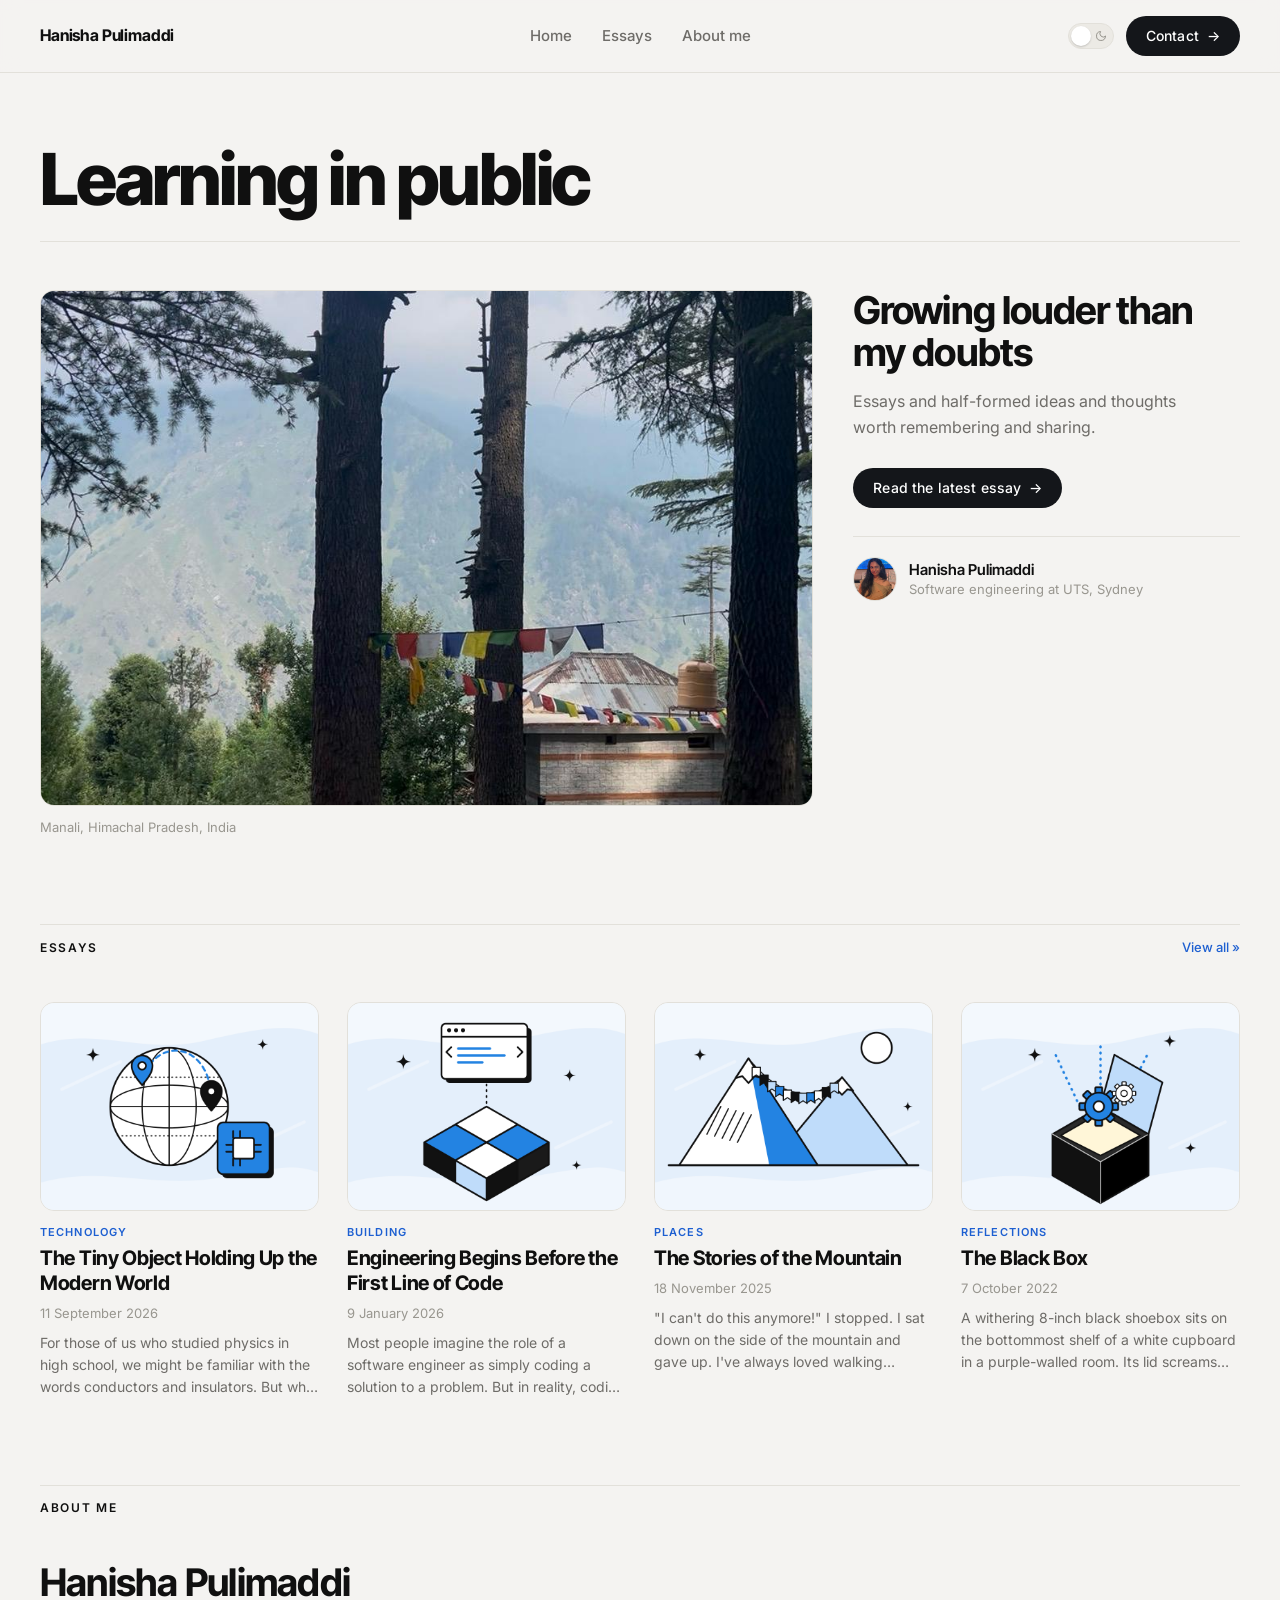
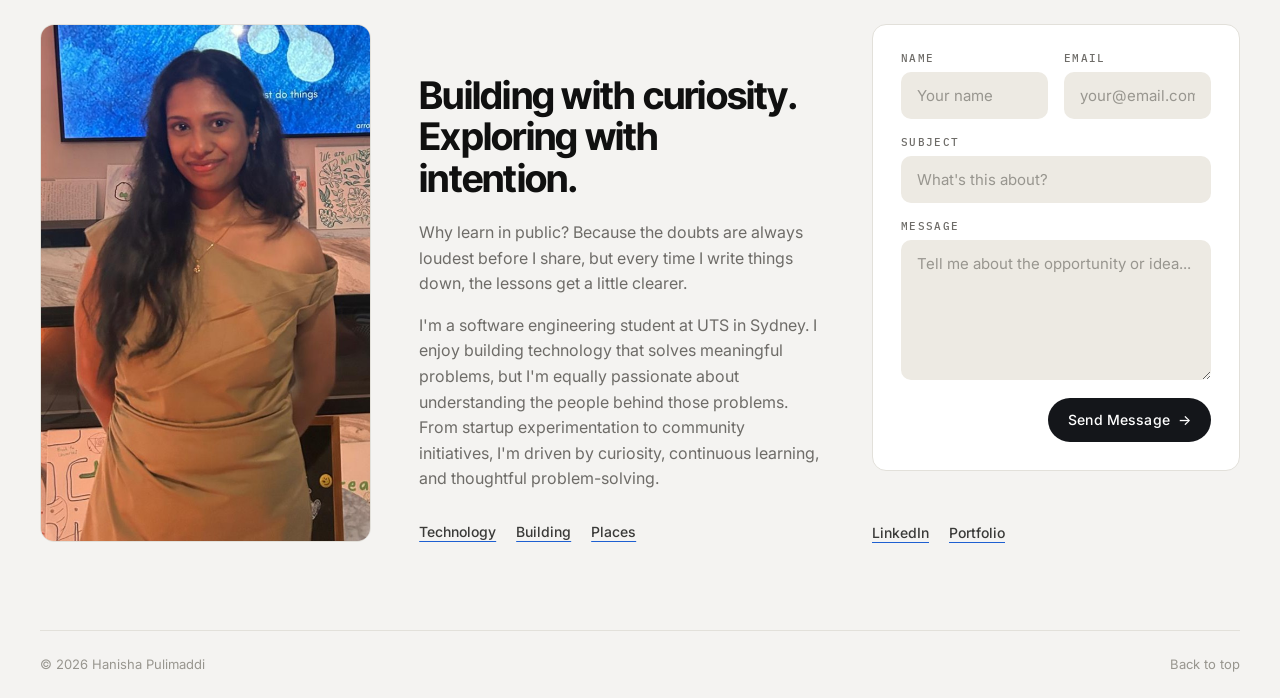
==== index.html @ 5ee226b1 "Add "Learning in public" essays site Static HTML/CSS/JS blog: sticky nav with theme toggle, hero and" ====
<!doctype html>
<html lang="en">
<head>
  <meta charset="UTF-8" />
  <meta name="viewport" content="width=device-width, initial-scale=1.0" />
  <meta name="color-scheme" content="light dark" />
  <meta name="description" content="Learning in public: essays and half-formed ideas by Hanisha Pulimaddi." />
  <title>Learning in public · Hanisha Pulimaddi</title>
  <script>
    // Apply a saved theme before first paint to avoid a flash. With no saved
    // choice, no attribute is set and the CSS follows the system setting.
    try {
      var saved = localStorage.getItem("theme");
      if (saved === "light" || saved === "dark") document.documentElement.setAttribute("data-theme", saved);
    } catch (e) {}
  </script>
  <link rel="preconnect" href="https://fonts.googleapis.com" />
  <link rel="preconnect" href="https://fonts.gstatic.com" crossorigin />
  <link rel="stylesheet" href="https://fonts.googleapis.com/css2?family=IBM+Plex+Mono:wght@400;500&family=Inter+Tight:wght@600;700;800&family=Inter:wght@400;500;600&display=swap" />
  <link rel="stylesheet" href="styles.css" />
</head>
<body id="top">

  <header class="site-header">
    <div class="container nav">
      <a class="nav__name" href="#top">Hanisha Pulimaddi</a>

      <nav class="nav__links" aria-label="Primary">
        <a href="#top">Home</a>
        <a href="#essays">Essays</a>
        <a href="#about">About me</a>
      </nav>

      <div class="nav__right">
        <button type="button" class="toggle" id="theme-toggle" aria-pressed="false" aria-label="Switch to dark theme">
          <svg class="toggle__icon toggle__icon--sun" viewBox="0 0 24 24" fill="none" stroke="currentColor" stroke-width="2" stroke-linecap="round" aria-hidden="true" focusable="false">
            <circle cx="12" cy="12" r="4" />
            <path d="M12 2v2M12 20v2M4.93 4.93l1.41 1.41M17.66 17.66l1.41 1.41M2 12h2M20 12h2M4.93 19.07l1.41-1.41M17.66 6.34l1.41-1.41" />
          </svg>
          <svg class="toggle__icon toggle__icon--moon" viewBox="0 0 24 24" fill="none" stroke="currentColor" stroke-width="2" stroke-linecap="round" stroke-linejoin="round" aria-hidden="true" focusable="false">
            <path d="M21 12.79A9 9 0 1 1 11.21 3 7 7 0 0 0 21 12.79Z" />
          </svg>
          <span class="toggle__knob" aria-hidden="true"></span>
        </button>
        <a class="btn btn--primary" href="#contact">Contact <span aria-hidden="true">→</span></a>
      </div>
    </div>
  </header>

  <main>
    <div class="container">

      <!-- Full essay, shown when the URL hash matches an essay slug -->
      <article class="essay" id="essay-view" aria-labelledby="essay-title" hidden>
        <a class="essay__back" href="#essays"><span aria-hidden="true">←</span> All essays</a>
        <header class="essay__head">
          <span class="card__category" id="essay-category"></span>
          <h1 class="essay__title" id="essay-title"></h1>
          <div class="byline">
            <span class="avatar avatar--lg" aria-hidden="true"><img src="Images/ProfilePicture.jpeg" width="608" height="1000" alt="" /></span>
            <div>
              <a class="byline__name" href="#about">Hanisha Pulimaddi</a>
              <p class="byline__meta"><time id="essay-date"></time> · <span id="essay-read"></span></p>
            </div>
          </div>
        </header>
        <hr class="rule" />
        <div class="essay__body" id="essay-body"></div>
        <div class="essay__foot">
          <a class="btn" href="#essays"><span aria-hidden="true">←</span> Back to all essays</a>
        </div>
      </article>

      <div id="home-view">

      <!-- Hero -->
      <section class="hero" aria-labelledby="hero-title">
        <h1 class="hero__title" id="hero-title">Learning in public</h1>
        <hr class="rule hero__rule" />
      </section>

      <!-- Featured -->
      <section class="featured" aria-labelledby="featured-title">
        <figure class="featured__figure">
          <img class="photo featured__media" src="Images/ThoughtsHeroPhoto.jpeg" width="1170" height="636" alt="Tall pines framing a misty mountain valley, with prayer flags strung above a small house" />
          <figcaption class="caption">Manali, Himachal Pradesh, India</figcaption>
        </figure>

        <div class="featured__body">
          <h2 class="featured__title" id="featured-title">Growing louder than my doubts</h2>
          <p class="lead featured__lead">Essays and half-formed ideas and thoughts worth remembering and sharing.</p>
          <a class="btn btn--primary featured__cta" id="latest-link" href="#essays">Read the latest essay <span aria-hidden="true">→</span></a>
          <hr class="rule featured__rule" />
          <div class="author">
            <span class="avatar" aria-hidden="true"><img src="Images/ProfilePicture.jpeg" width="608" height="1000" alt="" /></span>
            <div>
              <p class="author__name">Hanisha Pulimaddi</p>
              <p class="author__role">Software engineering at UTS, Sydney</p>
            </div>
          </div>
        </div>
      </section>

      <!-- Essays -->
      <section class="section" id="essays" aria-labelledby="essays-title">
        <div class="section-head">
          <h2 class="section-label" id="essays-title">Essays</h2>
          <a class="view-all" href="#essays">View all »</a>
        </div>
        <div class="grid" id="essay-grid"></div>
      </section>

      <!-- About + contact -->
      <section class="section" id="about" aria-labelledby="about-title">
        <div class="section-head">
          <h2 class="section-label" id="about-title">About me</h2>
        </div>

        <div class="about">
          <h3 class="about__heading">Hanisha Pulimaddi</h3>
          <img class="photo about__media about__photo" src="Images/ProfilePicture.jpeg" width="608" height="1000" alt="Hanisha Pulimaddi" loading="lazy" />

          <div class="about__text">
            <h4 class="about__heading">Building with curiosity. Exploring with intention.</h4>
            <p class="lead">Why learn in public? Because the doubts are always loudest before I share, but every time I write things down, the lessons get a little clearer.</p>
            <p class="lead">I'm a software engineering student at UTS in Sydney. I enjoy building technology that solves meaningful problems, but I'm equally passionate about understanding the people behind those problems. From startup experimentation to community initiatives, I'm driven by curiosity, continuous learning, and thoughtful problem-solving.</p>
            <ul class="links topics" aria-label="Topics">
              <li><a href="#essays" data-topic="Technology">Technology</a></li>
              <li><a href="#essays" data-topic="Building">Building</a></li>
              <li><a href="#essays" data-topic="Places">Places</a></li>
            </ul>
          </div>

          <div class="about__contact" id="contact">
            <form class="panel form" id="contact-form" novalidate>
              <div class="form__row">
                <div class="field">
                  <label class="field__label" for="f-name">Name</label>
                  <input class="field__input" id="f-name" name="name" type="text" autocomplete="name" placeholder="Your name" required />
                </div>
                <div class="field">
                  <label class="field__label" for="f-email">Email</label>
                  <input class="field__input" id="f-email" name="email" type="email" autocomplete="email" placeholder="your@email.com" required />
                </div>
              </div>
              <div class="field">
                <label class="field__label" for="f-subject">Subject</label>
                <input class="field__input" id="f-subject" name="subject" type="text" placeholder="What's this about?" />
              </div>
              <div class="field">
                <label class="field__label" for="f-message">Message</label>
                <textarea class="field__input field__input--area" id="f-message" name="message" rows="5" placeholder="Tell me about the opportunity or idea..." required></textarea>
              </div>
              <div class="form__actions">
                <button class="btn btn--primary btn--lg" type="submit">Send Message <span aria-hidden="true">→</span></button>
              </div>
              <p class="form__status" id="form-status" role="status" aria-live="polite"></p>
            </form>

            <div class="links">
              <a href="https://www.linkedin.com/in/hanisha-pulimaddi-368545190" target="_blank" rel="noopener">LinkedIn</a>
              <a href="https://PORTFOLIO_URL_PLACEHOLDER" target="_blank" rel="noopener">Portfolio</a>
            </div>
          </div>
        </div>
      </section>

      </div>

    </div>
  </main>

  <footer class="container">
    <div class="footer">
      <p>© 2026 Hanisha Pulimaddi</p>
      <a href="#top">Back to top</a>
    </div>
  </footer>

  <script src="main.js"></script>
</body>
</html>
---- styles.css ----
/* ==========================================================================
   Tokens
   ========================================================================== */

:root {
  --bg: #F4F3F1;
  --surface: #FFFFFF;
  --ink: #101010;
  --ink-2: #3A3A38;
  --muted: #6E6C68;
  --faint: #98968F;
  --hairline: #E2E0DA;
  --chip: #ECEAE5;
  --accent: #1D5FD1;
  --btn: #14161A;
  --btn-ink: #FFFFFF;
  --field: #EDEAE3;

  --font-display: "Inter Tight", "Helvetica Neue", Arial, sans-serif;
  --font-body: "Inter", "Helvetica Neue", Arial, sans-serif;
  --font-mono: "IBM Plex Mono", ui-monospace, Menlo, monospace;

  --r-pill: 999px;
  --r-block: 14px;
  --r-input: 10px;

  --gutter: 24px;
  --section-gap: 56px;
  --fade: 150ms ease;

  color-scheme: light;
}

@media (prefers-color-scheme: dark) {
  :root:not([data-theme="light"]) {
    --bg: #121211;
    --surface: #1A1A19;
    --ink: #F2F1EE;
    --ink-2: #D8D6D1;
    --muted: #A3A19B;
    --faint: #7C7A74;
    --hairline: #2C2C2A;
    --chip: #232321;
    --accent: #6BA4FF;
    --btn: #F2F1EE;
    --btn-ink: #14161A;
    --field: #202020;
    color-scheme: dark;
  }
}

:root[data-theme="dark"] {
  --bg: #121211;
  --surface: #1A1A19;
  --ink: #F2F1EE;
  --ink-2: #D8D6D1;
  --muted: #A3A19B;
  --faint: #7C7A74;
  --hairline: #2C2C2A;
  --chip: #232321;
  --accent: #6BA4FF;
  --btn: #F2F1EE;
  --btn-ink: #14161A;
  --field: #202020;
  color-scheme: dark;
}

:root[data-theme="light"] {
  --bg: #F4F3F1;
  --surface: #FFFFFF;
  --ink: #101010;
  --ink-2: #3A3A38;
  --muted: #6E6C68;
  --faint: #98968F;
  --hairline: #E2E0DA;
  --chip: #ECEAE5;
  --accent: #1D5FD1;
  --btn: #14161A;
  --btn-ink: #FFFFFF;
  --field: #EDEAE3;
  color-scheme: light;
}

@media (min-width: 720px) {
  :root { --section-gap: 88px; }
}

@media (min-width: 1024px) {
  :root { --gutter: 40px; }
}

/* ==========================================================================
   Base
   ========================================================================== */

*,
*::before,
*::after { box-sizing: border-box; }

html {
  scroll-behavior: smooth;
  scroll-padding-top: 88px;
  -webkit-text-size-adjust: 100%;
}

body {
  margin: 0;
  background: var(--bg);
  color: var(--muted);
  font-family: var(--font-body);
  font-size: 16px;
  line-height: 1.6;
  -webkit-font-smoothing: antialiased;
  -moz-osx-font-smoothing: grayscale;
}

h1, h2, h3, p, ul { margin: 0; }
ul { padding: 0; list-style: none; }

a {
  color: inherit;
  transition: color var(--fade), background-color var(--fade), text-decoration-color var(--fade);
}

:focus-visible {
  outline: 2px solid var(--accent);
  outline-offset: 2px;
}

a:focus-visible:not(.btn) { border-radius: 4px; }

.container {
  width: 100%;
  max-width: 1280px;
  margin: 0 auto;
  padding: 0 var(--gutter);
}

.rule {
  height: 0;
  margin: 0;
  border: 0;
  border-top: 1px solid var(--hairline);
}

.lead {
  font-size: 16px;
  font-weight: 400;
  line-height: 1.6;
  color: var(--muted);
}

/* ==========================================================================
   Components
   ========================================================================== */

/* Image placeholder */
.ph {
  display: flex;
  flex-direction: column;
  align-items: center;
  justify-content: center;
  gap: 10px;
  width: 100%;
  background: var(--chip);
  border: 1px solid var(--hairline);
  border-radius: var(--r-block);
  color: var(--ink);
}

.ph__icon {
  width: 40px;
  height: 40px;
  opacity: 0.45;
}

.ph__label {
  font-family: var(--font-mono);
  font-size: 10px;
  font-weight: 500;
  line-height: 1;
  letter-spacing: 0.12em;
  text-transform: uppercase;
  color: var(--faint);
}

/* Photo: fills the same frame a .ph would */
.photo {
  display: block;
  width: 100%;
  height: auto;
  object-fit: cover;
  background: var(--chip);
  border: 1px solid var(--hairline);
  border-radius: var(--r-block);
}

.about__photo { object-position: 50% 20%; }

/* Button */
.btn {
  display: inline-flex;
  align-items: center;
  justify-content: center;
  gap: 8px;
  height: 40px;
  padding: 0 20px;
  background: var(--chip);
  border: 1px solid var(--hairline);
  border-radius: var(--r-pill);
  color: var(--ink);
  font-family: var(--font-body);
  font-size: 14px;
  font-weight: 500;
  line-height: 1;
  letter-spacing: 0.01em;
  text-decoration: none;
  white-space: nowrap;
  cursor: pointer;
  transition: color var(--fade), background-color var(--fade);
}

.btn:hover { background: var(--hairline); }

.btn--primary {
  background: var(--btn);
  color: var(--btn-ink);
  border: 0;
}

.btn--primary:hover { background: color-mix(in srgb, var(--btn) 84%, var(--bg)); }

.btn--lg { height: 44px; }

/* Section head */
.section-head {
  display: flex;
  align-items: baseline;
  justify-content: space-between;
  gap: 16px;
  padding: 16px 0;
  margin-bottom: 32px;
  border-top: 1px solid var(--hairline);
}

.section-label {
  font-family: var(--font-body);
  font-size: 12px;
  font-weight: 600;
  line-height: 1;
  letter-spacing: 0.14em;
  text-transform: uppercase;
  color: var(--ink);
}

.view-all {
  font-size: 13px;
  font-weight: 500;
  line-height: 1;
  color: var(--accent);
  text-decoration: none;
}

.view-all:hover { text-decoration: underline; }

.section { margin-top: var(--section-gap); }

/* Theme toggle */
.toggle {
  position: relative;
  flex: none;
  width: 46px;
  height: 26px;
  padding: 0;
  background: var(--chip);
  border: 1px solid var(--hairline);
  border-radius: var(--r-pill);
  color: var(--faint);
  cursor: pointer;
}

.toggle__icon {
  position: absolute;
  top: 50%;
  width: 12px;
  height: 12px;
  margin-top: -6px;
}

.toggle__icon--sun { left: 6px; }
.toggle__icon--moon { right: 6px; }

.toggle__knob {
  position: absolute;
  top: 2px;
  left: 2px;
  width: 20px;
  height: 20px;
  border-radius: 50%;
  background: var(--surface);
  box-shadow: 0 1px 2px rgba(0, 0, 0, 0.18);
  transition: transform 180ms ease;
}

.toggle[aria-pressed="true"] .toggle__knob { transform: translateX(20px); }

/* ==========================================================================
   Navigation
   ========================================================================== */

.site-header {
  position: sticky;
  top: 0;
  z-index: 50;
  background: var(--bg);
  background: color-mix(in srgb, var(--bg) 85%, transparent);
  -webkit-backdrop-filter: blur(10px);
  backdrop-filter: blur(10px);
  border-bottom: 1px solid var(--hairline);
}

.nav {
  display: grid;
  grid-template-columns: 1fr auto 1fr;
  align-items: center;
  column-gap: 12px;
  height: 72px;
}

.nav__name {
  justify-self: start;
  min-width: 0;
  font-family: var(--font-display);
  font-size: 16px;
  font-weight: 700;
  letter-spacing: -0.01em;
  color: var(--ink);
  text-decoration: none;
  white-space: nowrap;
  overflow: hidden;
  text-overflow: ellipsis;
}

.nav__links {
  display: flex;
  gap: 2px;
}

.nav__links a {
  padding: 8px 14px;
  border-radius: 8px;
  font-size: 15px;
  font-weight: 500;
  line-height: 1.2;
  color: var(--muted);
  text-decoration: none;
  white-space: nowrap;
}

.nav__links a:hover {
  color: var(--ink);
  background: var(--chip);
}

.nav__right {
  justify-self: end;
  display: flex;
  align-items: center;
  gap: 12px;
}

@media (max-width: 719px) {
  .nav {
    grid-template-columns: 1fr auto;
    row-gap: 6px;
    height: auto;
    padding-top: 10px;
    padding-bottom: 10px;
  }

  .nav__links {
    grid-column: 1 / -1;
    grid-row: 2;
    overflow-x: auto;
    scrollbar-width: none;
    margin: 0 -10px;
    padding: 2px 0;
  }

  .nav__links::-webkit-scrollbar { display: none; }

  .nav__links a { padding: 8px 10px; }
}

@media (max-width: 399px) {
  .nav__name { font-size: 15px; }
  .nav__right { gap: 8px; }
  .nav__right .btn { padding: 0 14px; }
}

/* ==========================================================================
   Hero
   ========================================================================== */

.hero { padding-top: 44px; }

.hero__title {
  max-width: 15ch;
  font-family: var(--font-display);
  font-size: clamp(44px, 5.6vw, 76px);
  font-weight: 800;
  line-height: 0.95;
  letter-spacing: -0.035em;
  color: var(--ink);
}

.hero__rule { margin: 28px 0 48px; }

@media (min-width: 720px) {
  .hero { padding-top: 72px; }
}

/* ==========================================================================
   Featured
   ========================================================================== */

.featured {
  display: grid;
  grid-template-columns: 2fr 1fr;
  gap: 40px;
  align-items: start;
}

.featured__figure { margin: 0; }

.featured__media { aspect-ratio: 3 / 2; }

.caption {
  margin-top: 12px;
  font-size: 13px;
  line-height: 1.4;
  color: var(--faint);
}

.featured__body {
  display: flex;
  flex-direction: column;
  align-items: flex-start;
}

.featured__title {
  font-family: var(--font-display);
  font-size: clamp(30px, 3vw, 40px);
  font-weight: 700;
  line-height: 1.08;
  letter-spacing: -0.025em;
  color: var(--ink);
}

.featured__lead {
  margin-top: 16px;
  max-width: 34ch;
}

.featured__cta { margin-top: 28px; }

.featured__rule {
  align-self: stretch;
  margin: 28px 0 20px;
}

.author {
  display: flex;
  align-items: center;
  gap: 12px;
}

.avatar {
  display: inline-flex;
  align-items: center;
  justify-content: center;
  flex: none;
  width: 44px;
  height: 44px;
  border-radius: 50%;
  background: var(--chip);
  border: 1px solid var(--hairline);
  overflow: hidden;
}

.avatar img {
  width: 100%;
  height: 100%;
  object-fit: cover;
  object-position: 50% 15%;
}

.author__name {
  font-family: var(--font-display);
  font-size: 15px;
  font-weight: 600;
  line-height: 1.3;
  color: var(--ink);
}

.author__role {
  font-size: 13px;
  line-height: 1.4;
  color: var(--faint);
}

@media (max-width: 899px) {
  .featured {
    grid-template-columns: 1fr;
    gap: 28px;
  }

  .featured__media { aspect-ratio: 16 / 9; }
}

/* ==========================================================================
   Essay grid
   ========================================================================== */

.grid {
  display: grid;
  grid-template-columns: repeat(4, minmax(0, 1fr));
  column-gap: 28px;
  row-gap: 56px;
}

.card__link {
  display: block;
  color: inherit;
  text-decoration: none;
}

.card__media { aspect-ratio: 4 / 3; }

.card__category {
  display: block;
  margin-top: 16px;
  font-size: 11px;
  font-weight: 600;
  line-height: 1;
  letter-spacing: 0.10em;
  text-transform: uppercase;
  color: var(--accent);
}

.card__title {
  margin-top: 8px;
  font-family: var(--font-display);
  font-size: 20px;
  font-weight: 700;
  line-height: 1.25;
  letter-spacing: -0.015em;
  color: var(--ink);
  text-decoration: underline 2px transparent;
  text-underline-offset: 4px;
  transition: text-decoration-color var(--fade);
}

.card__link:hover .card__title { text-decoration-color: currentColor; }

.card__date {
  display: block;
  margin-top: 8px;
  font-size: 13px;
  line-height: 1.4;
  color: var(--faint);
}

.card__excerpt {
  margin-top: 10px;
  font-size: 14px;
  line-height: 1.55;
  color: var(--muted);
  display: -webkit-box;
  -webkit-box-orient: vertical;
  -webkit-line-clamp: 3;
  line-clamp: 3;
  overflow: hidden;
}

@media (max-width: 1199px) {
  .grid { grid-template-columns: repeat(3, minmax(0, 1fr)); }
}

@media (max-width: 899px) {
  .grid { grid-template-columns: repeat(2, minmax(0, 1fr)); }
}

@media (max-width: 599px) {
  .grid { grid-template-columns: minmax(0, 1fr); }
}

/* ==========================================================================
   About + contact
   ========================================================================== */

/* Row 1 holds the heading; row 2 holds the photo, the text and the contact
   column, so the photo and contact card share a top edge. The photo
   stretches to the row's height, the text is bottom-aligned and the
   contact links are pushed down, so all three columns end on one line. */
.about {
  display: grid;
  grid-template-columns: 0.9fr 1.1fr 1fr;
  grid-template-rows: auto auto;
  column-gap: 48px;
  align-items: start;
}

.about__heading { grid-column: 1; grid-row: 1; margin-bottom: 20px; }
.about__photo { grid-column: 1; grid-row: 2; align-self: stretch; }
.about__text { grid-column: 2; grid-row: 2; align-self: end; }
.about__contact {
  grid-column: 3;
  grid-row: 2;
  align-self: stretch;
  display: flex;
  flex-direction: column;
}

.about__contact .links { margin-top: auto; padding-top: 20px; }

.about > * { min-width: 0; }

.about__heading {
  font-family: var(--font-display);
  font-size: clamp(28px, 3vw, 38px);
  font-weight: 700;
  line-height: 1.1;
  letter-spacing: -0.02em;
  color: var(--ink);
}

.about__media { aspect-ratio: 3 / 4; }

.about__text .lead { max-width: 40ch; }
.about__text .lead + .lead { margin-top: 16px; }
.about__text .topics { margin-top: 28px; }

.panel {
  padding: 28px;
  background: var(--surface);
  border: 1px solid var(--hairline);
  border-radius: var(--r-block);
}

.form {
  display: flex;
  flex-direction: column;
  gap: 18px;
}

.form__row {
  display: grid;
  grid-template-columns: repeat(2, minmax(0, 1fr));
  gap: 16px;
}

.field {
  display: flex;
  flex-direction: column;
  gap: 8px;
  min-width: 0;
}

.field__label {
  font-family: var(--font-mono);
  font-size: 11px;
  font-weight: 500;
  line-height: 1;
  letter-spacing: 0.12em;
  text-transform: uppercase;
  color: var(--muted);
}

.field__input {
  width: 100%;
  padding: 13px 16px;
  background: var(--field);
  border: 0;
  border-radius: var(--r-input);
  font-family: var(--font-body);
  font-size: 15px;
  line-height: 1.4;
  color: var(--ink);
  -webkit-appearance: none;
  appearance: none;
}

.field__input::placeholder {
  color: var(--faint);
  opacity: 1;
}

.field__input:focus { outline: none; }

.field__input:focus-visible,
.field__input:focus {
  outline: 2px solid var(--accent);
  outline-offset: 2px;
}

.field__input--area {
  min-height: 140px;
  resize: vertical;
}

.form__actions {
  display: flex;
  justify-content: flex-end;
}

.form__status {
  margin-top: -8px;
  font-size: 13px;
  line-height: 1.4;
  color: var(--faint);
  text-align: right;
}

.form__status:empty { display: none; }

.links {
  display: flex;
  flex-wrap: wrap;
  gap: 20px;
  line-height: 1.4;
}

.links a {
  font-size: 14px;
  font-weight: 500;
  color: var(--ink-2);
  text-decoration: underline 1px var(--accent);
  text-underline-offset: 4px;
}

.links a:hover { color: var(--ink); }

@media (max-width: 1099px) {
  .form__row { grid-template-columns: minmax(0, 1fr); }
}

@media (max-width: 1023px) {
  .about {
    grid-template-columns: repeat(2, minmax(0, 1fr));
    grid-template-rows: auto auto auto;
  }

  .about__contact {
    grid-column: 1 / -1;
    grid-row: 3;
    margin-top: 48px;
  }
}

@media (max-width: 719px) {
  .about {
    grid-template-columns: minmax(0, 1fr);
    grid-template-rows: none;
  }

  .about > * { grid-column: 1; grid-row: auto; }
  .about__text { align-self: start; margin-top: 32px; }
  .about__contact { margin-top: 40px; }

  .panel { padding: 22px; }
}

/* ==========================================================================
   Essay (article view)
   ========================================================================== */

.essay {
  max-width: 720px;
  margin: 0 auto;
  padding-top: 44px;
}

.essay__back {
  display: inline-block;
  font-size: 14px;
  font-weight: 500;
  color: var(--muted);
  text-decoration: none;
}

.essay__back:hover { color: var(--ink); }

.essay__head { margin: 40px 0 32px; }

.essay__title {
  margin-top: 12px;
  font-family: var(--font-display);
  font-size: clamp(36px, 5vw, 60px);
  font-weight: 800;
  line-height: 1.02;
  letter-spacing: -0.03em;
  color: var(--ink);
  text-wrap: balance;
}

/* Focus is moved here for screen readers on open; it isn't interactive. */
.essay__title:focus { outline: none; }

.byline {
  display: flex;
  align-items: center;
  gap: 16px;
  margin-top: 28px;
}

.avatar--lg {
  width: 56px;
  height: 56px;
}

.byline__name {
  font-family: var(--font-display);
  font-size: 17px;
  font-weight: 600;
  line-height: 1.3;
  color: var(--ink);
  text-decoration: underline 1px var(--accent);
  text-underline-offset: 4px;
}

.byline__name:hover { text-decoration-thickness: 2px; }

.byline__meta {
  margin-top: 6px;
  font-family: var(--font-mono);
  font-size: 12px;
  line-height: 1.4;
  color: var(--muted);
}

.essay__body { padding-top: 32px; }

.essay__body p {
  font-size: 17px;
  line-height: 1.75;
  color: var(--ink-2);
}

.essay__body p + p { margin-top: 1.25em; }

.essay__note {
  margin-bottom: 32px;
  padding: 18px 20px;
  background: var(--chip);
  border: 1px solid var(--hairline);
  border-radius: var(--r-block);
}

.essay__note-label {
  display: block;
  margin-bottom: 10px;
  font-family: var(--font-mono);
  font-size: 11px;
  font-weight: 500;
  line-height: 1;
  letter-spacing: 0.12em;
  text-transform: uppercase;
  color: var(--muted);
}

.essay__body .essay__note p {
  font-size: 15px;
  line-height: 1.6;
  font-style: italic;
  color: var(--muted);
}

.essay__refs {
  margin-top: 48px;
  padding-top: 20px;
  border-top: 1px solid var(--hairline);
}

.essay__refs h2 {
  margin-bottom: 14px;
  font-size: 12px;
  font-weight: 600;
  line-height: 1;
  letter-spacing: 0.14em;
  text-transform: uppercase;
  color: var(--ink);
}

.essay__refs li {
  font-size: 13px;
  line-height: 1.55;
  color: var(--muted);
  overflow-wrap: anywhere;
}

.essay__refs li + li { margin-top: 10px; }

.essay__foot { margin-top: 56px; }

@media (min-width: 720px) {
  .essay { padding-top: 72px; }
}

/* ==========================================================================
   Footer
   ========================================================================== */

.footer {
  display: flex;
  flex-wrap: wrap;
  justify-content: space-between;
  gap: 8px 24px;
  margin-top: var(--section-gap);
  padding-top: 24px;
  padding-bottom: 24px;
  border-top: 1px solid var(--hairline);
  font-size: 13px;
  line-height: 1.4;
  color: var(--faint);
}

.footer a {
  color: var(--faint);
  text-decoration: none;
}

.footer a:hover { color: var(--ink); }

/* ==========================================================================
   Reduced motion
   ========================================================================== */

@media (prefers-reduced-motion: reduce) {
  html { scroll-behavior: auto; }

  *,
  *::before,
  *::after {
    transition: none !important;
    animation: none !important;
  }
}
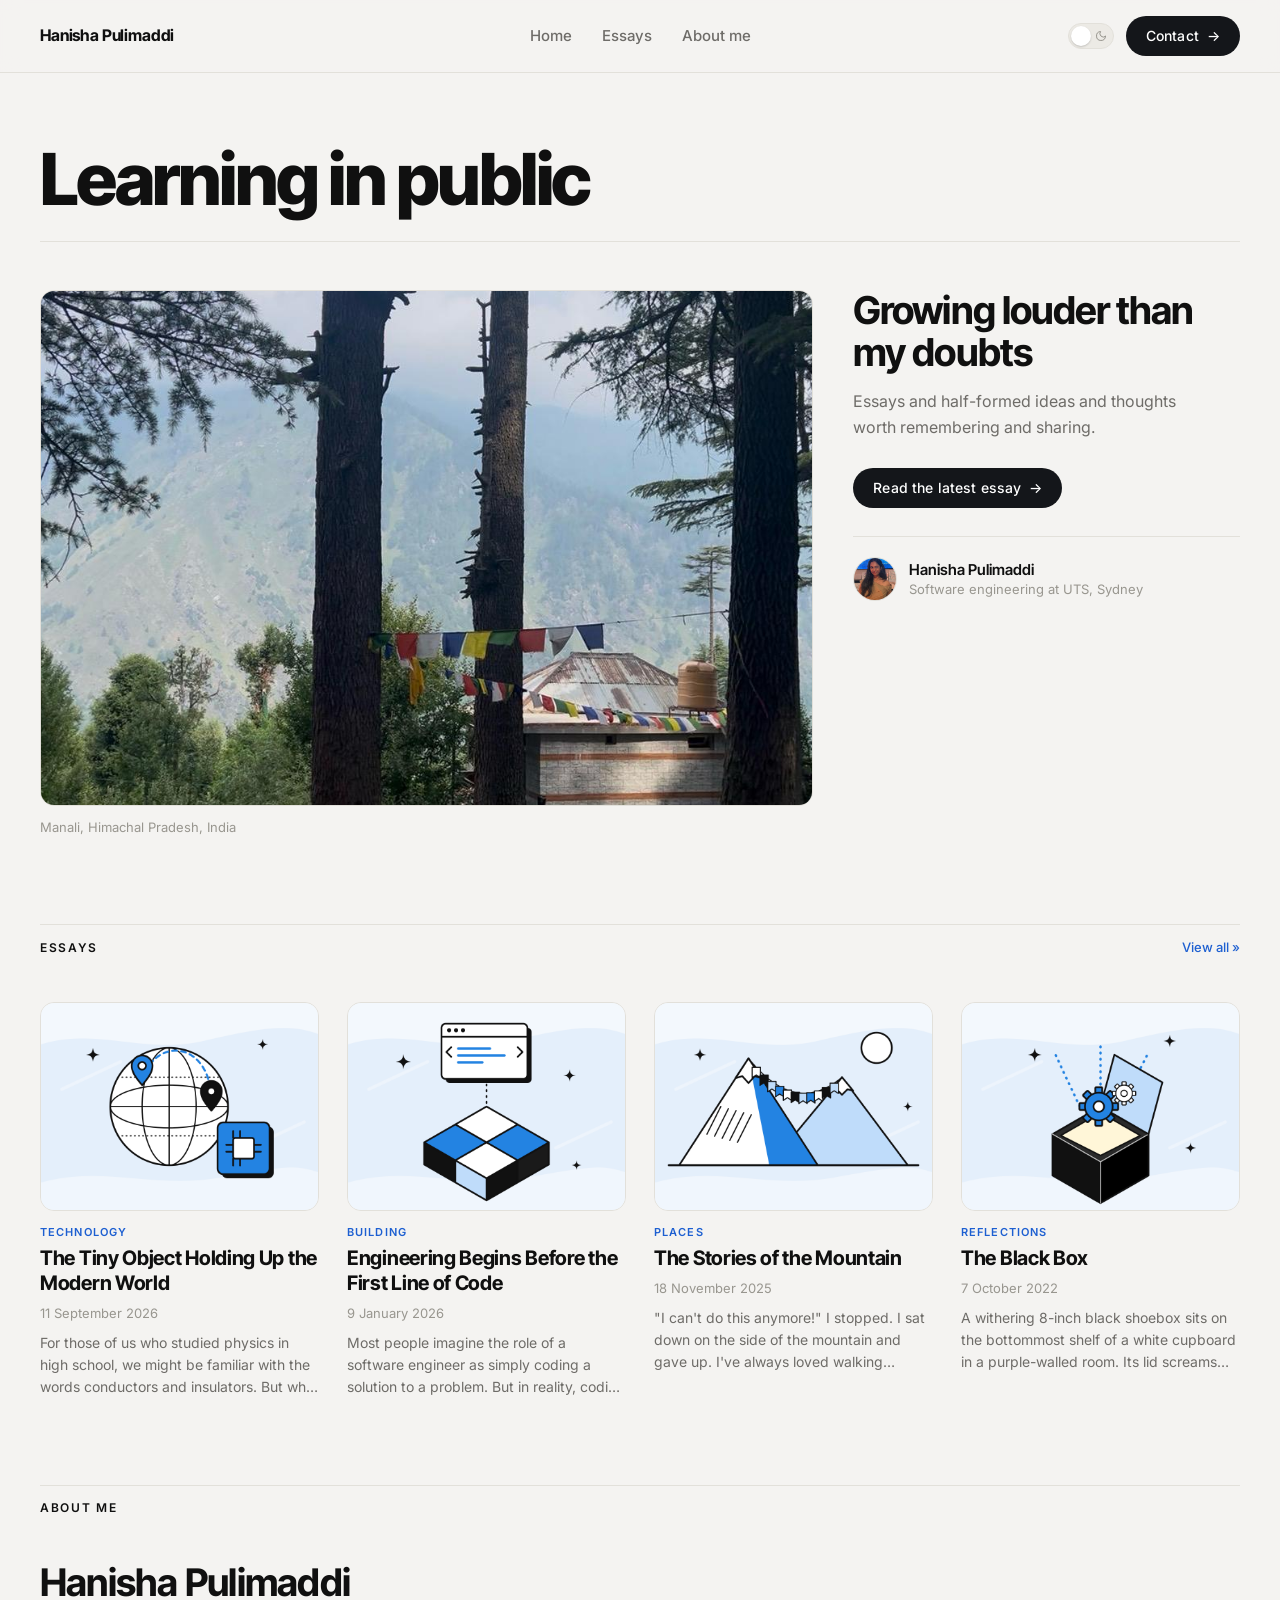
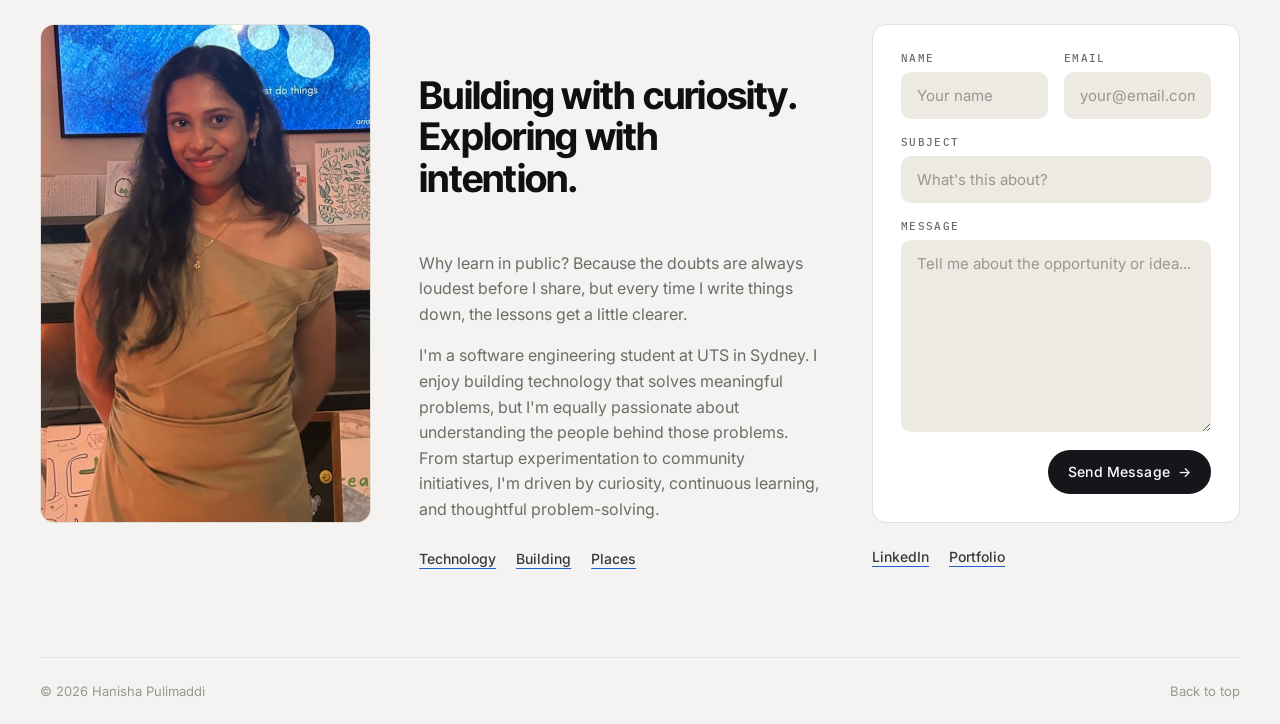
==== commit 0e1de9be: "Match About photo to contact card height Photo, text and contact card now share one grid row: the ph" ====
--- a/index.html
+++ b/index.html
@@ -118,18 +118,21 @@
 
         <div class="about">
           <h3 class="about__heading">Hanisha Pulimaddi</h3>
-          <img class="photo about__media about__photo" src="Images/ProfilePicture.jpeg" width="608" height="1000" alt="Hanisha Pulimaddi" loading="lazy" />
+          <div class="about__photo">
+            <img class="photo" src="Images/ProfilePicture.jpeg" width="608" height="1000" alt="Hanisha Pulimaddi" loading="lazy" />
+          </div>
 
           <div class="about__text">
             <h4 class="about__heading">Building with curiosity. Exploring with intention.</h4>
             <p class="lead">Why learn in public? Because the doubts are always loudest before I share, but every time I write things down, the lessons get a little clearer.</p>
             <p class="lead">I'm a software engineering student at UTS in Sydney. I enjoy building technology that solves meaningful problems, but I'm equally passionate about understanding the people behind those problems. From startup experimentation to community initiatives, I'm driven by curiosity, continuous learning, and thoughtful problem-solving.</p>
-            <ul class="links topics" aria-label="Topics">
-              <li><a href="#essays" data-topic="Technology">Technology</a></li>
-              <li><a href="#essays" data-topic="Building">Building</a></li>
-              <li><a href="#essays" data-topic="Places">Places</a></li>
-            </ul>
           </div>
+
+          <ul class="links about__topics" aria-label="Topics">
+            <li><a href="#essays" data-topic="Technology">Technology</a></li>
+            <li><a href="#essays" data-topic="Building">Building</a></li>
+            <li><a href="#essays" data-topic="Places">Places</a></li>
+          </ul>
 
           <div class="about__contact" id="contact">
             <form class="panel form" id="contact-form" novalidate>
@@ -147,7 +150,7 @@
                 <label class="field__label" for="f-subject">Subject</label>
                 <input class="field__input" id="f-subject" name="subject" type="text" placeholder="What's this about?" />
               </div>
-              <div class="field">
+              <div class="field field--grow">
                 <label class="field__label" for="f-message">Message</label>
                 <textarea class="field__input field__input--area" id="f-message" name="message" rows="5" placeholder="Tell me about the opportunity or idea..." required></textarea>
               </div>
@@ -156,11 +159,11 @@
               </div>
               <p class="form__status" id="form-status" role="status" aria-live="polite"></p>
             </form>
+          </div>
 
-            <div class="links">
-              <a href="https://www.linkedin.com/in/hanisha-pulimaddi-368545190" target="_blank" rel="noopener">LinkedIn</a>
-              <a href="https://PORTFOLIO_URL_PLACEHOLDER" target="_blank" rel="noopener">Portfolio</a>
-            </div>
+          <div class="links about__links">
+            <a href="https://www.linkedin.com/in/hanisha-pulimaddi-368545190" target="_blank" rel="noopener">LinkedIn</a>
+            <a href="https://hanishapulimaddi.github.io/Portfolio/" target="_blank" rel="noopener">Portfolio</a>
           </div>
         </div>
       </section>
--- a/styles.css
+++ b/styles.css
@@ -599,19 +599,19 @@
    About + contact
    ========================================================================== */
 
-/* Row 1 holds the heading; row 2 holds the photo, the text and the contact
-   column, so the photo and contact card share a top edge. The photo
-   stretches to the row's height, the text is bottom-aligned and the
-   contact links are pushed down, so all three columns end on one line. */
+/* Row 1: heading. Row 2: photo, text and contact card, sharing top and
+   bottom edges. The photo takes no height of its own on desktop (the image
+   is absolutely positioned), so it is exactly as tall as the card; the card
+   stretches too if the text is taller, with the message box taking the
+   extra. Row 3: the topic links and LinkedIn/Portfolio, side by side. */
 .about {
   display: grid;
   grid-template-columns: 0.9fr 1.1fr 1fr;
-  grid-template-rows: auto auto;
   column-gap: 48px;
   align-items: start;
 }
 
-.about__heading { grid-column: 1; grid-row: 1; margin-bottom: 20px; }
+.about > .about__heading { grid-column: 1; grid-row: 1; margin-bottom: 20px; }
 .about__photo { grid-column: 1; grid-row: 2; align-self: stretch; }
 .about__text { grid-column: 2; grid-row: 2; align-self: end; }
 .about__contact {
@@ -621,8 +621,18 @@
   display: flex;
   flex-direction: column;
 }
-
-.about__contact .links { margin-top: auto; padding-top: 20px; }
+.about__contact .panel { flex: 1; }
+.about__topics { grid-column: 2; grid-row: 3; margin-top: 24px; }
+.about__links { grid-column: 3; grid-row: 3; margin-top: 24px; }
+
+.about__photo { position: relative; width: 100%; }
+
+.about__photo .photo {
+  position: absolute;
+  inset: 0;
+  height: 100%;
+  object-position: 50% 20%;
+}
 
 .about > * { min-width: 0; }
 
@@ -635,11 +645,8 @@
   color: var(--ink);
 }
 
-.about__media { aspect-ratio: 3 / 4; }
-
 .about__text .lead { max-width: 40ch; }
 .about__text .lead + .lead { margin-top: 16px; }
-.about__text .topics { margin-top: 28px; }
 
 .panel {
   padding: 28px;
@@ -709,6 +716,9 @@
   resize: vertical;
 }
 
+.field--grow { flex: 1; }
+.field--grow .field__input--area { flex: 1; }
+
 .form__actions {
   display: flex;
   justify-content: flex-end;
@@ -746,25 +756,29 @@
 }
 
 @media (max-width: 1023px) {
-  .about {
-    grid-template-columns: repeat(2, minmax(0, 1fr));
-    grid-template-rows: auto auto auto;
-  }
+  .about { grid-template-columns: repeat(2, minmax(0, 1fr)); }
+
+  /* At least 3:4, and taller if the text beside it is taller. */
+  .about__photo { aspect-ratio: 3 / 4; }
 
   .about__contact {
     grid-column: 1 / -1;
-    grid-row: 3;
+    grid-row: 4;
     margin-top: 48px;
   }
+
+  .about__links {
+    grid-column: 1 / -1;
+    grid-row: 5;
+    margin-top: 20px;
+  }
 }
 
 @media (max-width: 719px) {
-  .about {
-    grid-template-columns: minmax(0, 1fr);
-    grid-template-rows: none;
-  }
-
-  .about > * { grid-column: 1; grid-row: auto; }
+  .about { grid-template-columns: minmax(0, 1fr); }
+
+  .about > *,
+  .about > .about__heading { grid-column: 1; grid-row: auto; }
   .about__text { align-self: start; margin-top: 32px; }
   .about__contact { margin-top: 40px; }
 
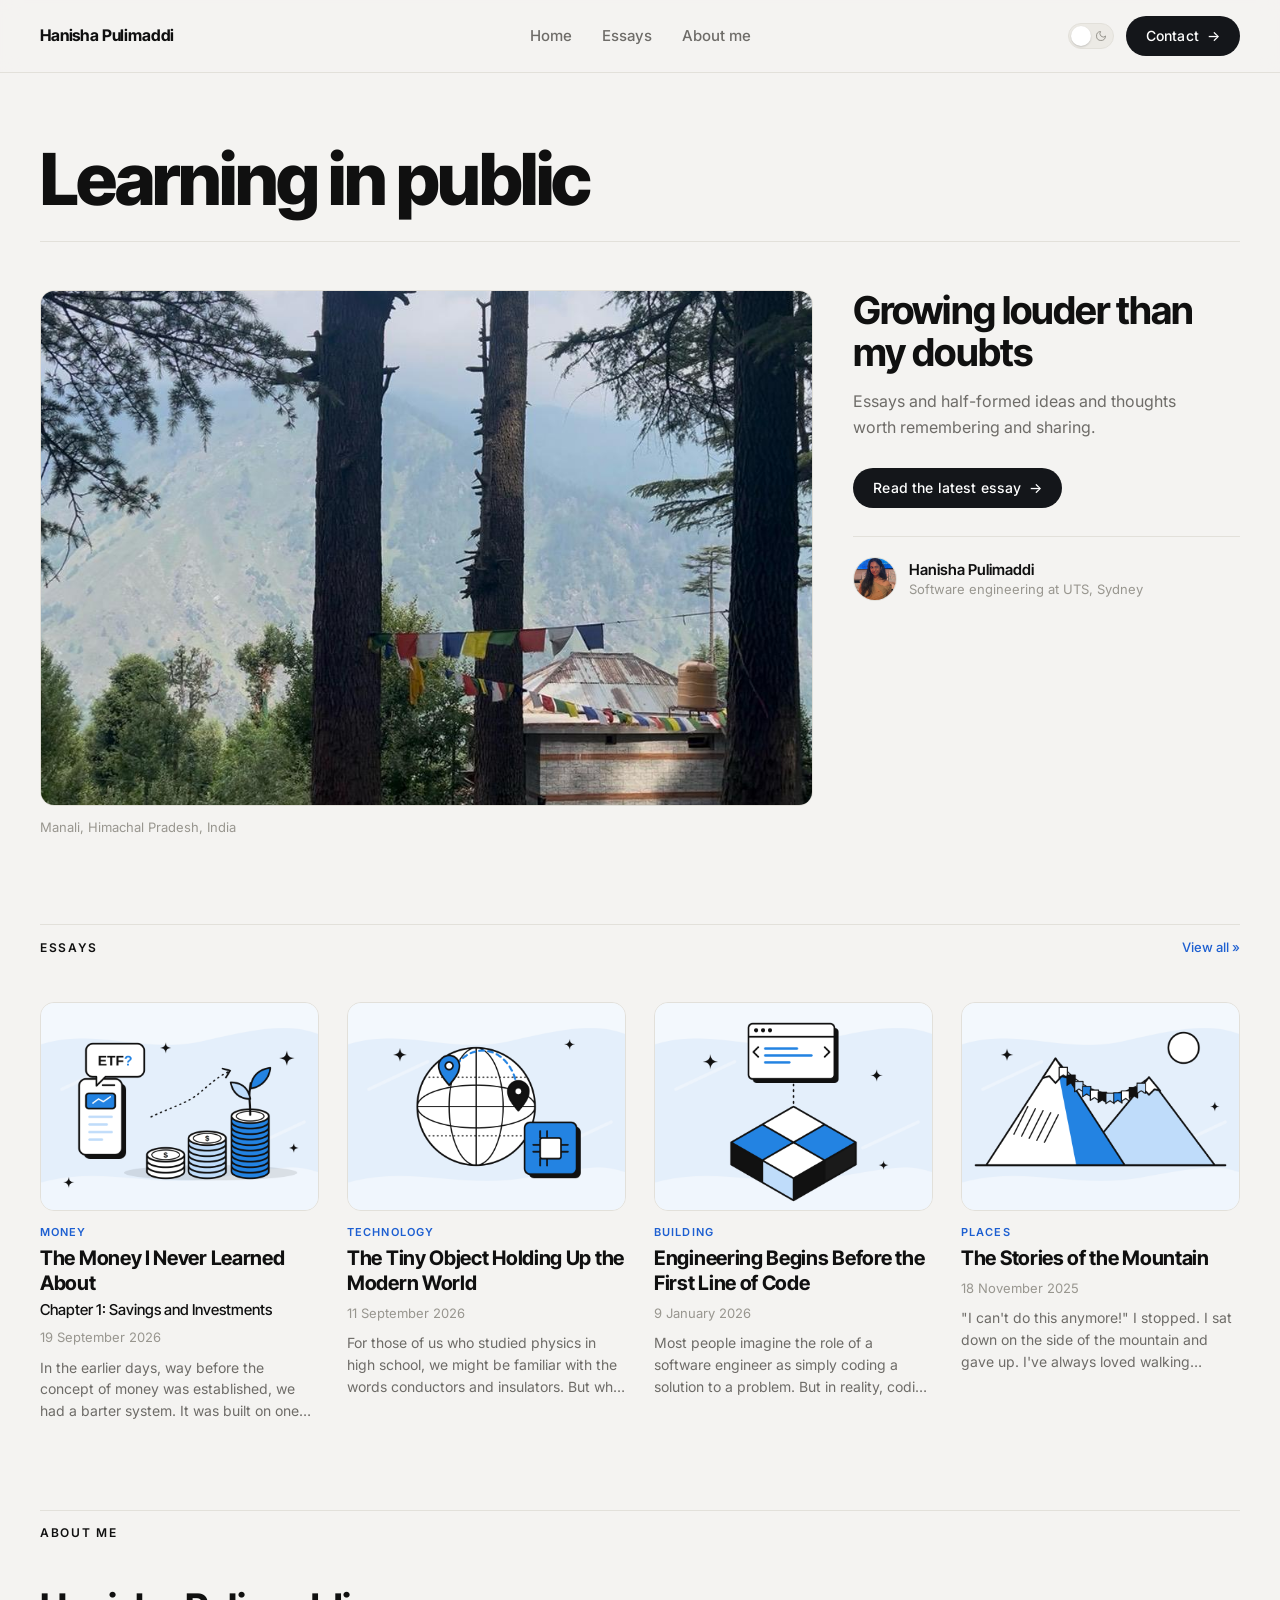
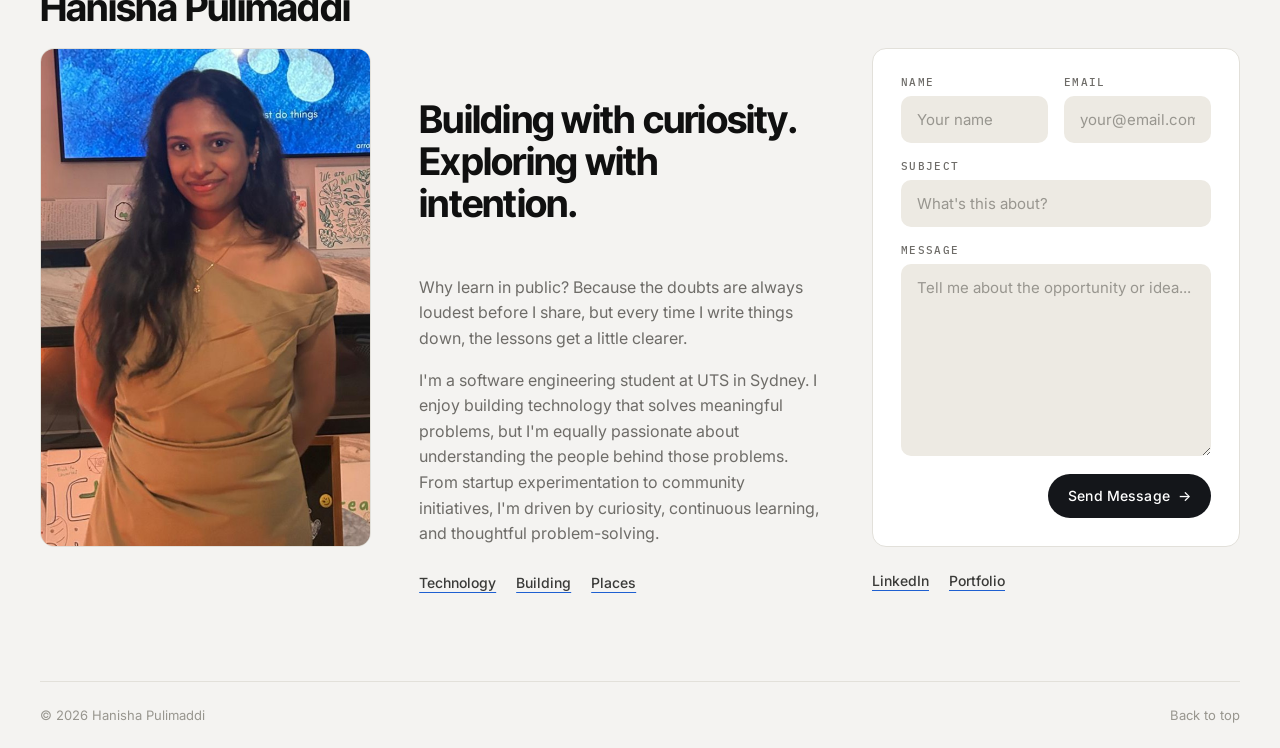
==== commit 5bc9d47f: "Add essay subtitles, View all toggle and Chapter 1 mind map - Essays take an optional subtitle, show" ====
--- a/index.html
+++ b/index.html
@@ -56,6 +56,7 @@
         <header class="essay__head">
           <span class="card__category" id="essay-category"></span>
           <h1 class="essay__title" id="essay-title"></h1>
+          <p class="essay__subtitle" id="essay-subtitle" hidden></p>
           <div class="byline">
             <span class="avatar avatar--lg" aria-hidden="true"><img src="Images/ProfilePicture.jpeg" width="608" height="1000" alt="" /></span>
             <div>
@@ -105,7 +106,7 @@
       <section class="section" id="essays" aria-labelledby="essays-title">
         <div class="section-head">
           <h2 class="section-label" id="essays-title">Essays</h2>
-          <a class="view-all" href="#essays">View all »</a>
+          <button class="view-all" type="button" id="view-all" aria-controls="essay-grid" aria-expanded="false" hidden>View all »</button>
         </div>
         <div class="grid" id="essay-grid"></div>
       </section>
--- a/styles.css
+++ b/styles.css
@@ -254,6 +254,11 @@
 }
 
 .view-all {
+  padding: 0;
+  border: 0;
+  background: none;
+  font: inherit;
+  cursor: pointer;
   font-size: 13px;
   font-weight: 500;
   line-height: 1;
@@ -262,6 +267,8 @@
 }
 
 .view-all:hover { text-decoration: underline; }
+
+.view-all[hidden] { display: none; }
 
 .section { margin-top: var(--section-gap); }
 
@@ -529,6 +536,9 @@
   row-gap: 56px;
 }
 
+/* Only the newest essays show until "View all" expands the grid. */
+.grid.is-collapsed > .card:nth-child(n + 5) { display: none; }
+
 .card__link {
   display: block;
   color: inherit;
@@ -562,6 +572,15 @@
 }
 
 .card__link:hover .card__title { text-decoration-color: currentColor; }
+
+.card__subtitle {
+  margin-top: 4px;
+  font-family: var(--font-display);
+  font-size: 15px;
+  font-weight: 500;
+  line-height: 1.35;
+  color: var(--ink);
+}
 
 .card__date {
   display: block;
@@ -818,6 +837,19 @@
   text-wrap: balance;
 }
 
+.essay__subtitle {
+  margin-top: 14px;
+  font-family: var(--font-display);
+  font-size: clamp(20px, 2.4vw, 28px);
+  font-weight: 500;
+  line-height: 1.2;
+  letter-spacing: -0.01em;
+  color: var(--ink);
+  text-wrap: balance;
+}
+
+.essay__subtitle[hidden] { display: none; }
+
 /* Focus is moved here for screen readers on open; it isn't interactive. */
 .essay__title:focus { outline: none; }
 
@@ -862,6 +894,16 @@
 }
 
 .essay__body p + p { margin-top: 1.25em; }
+
+.essay__figure { margin: 40px 0 0; }
+
+.essay__figure figcaption {
+  margin-top: 10px;
+  font-size: 13px;
+  line-height: 1.4;
+  color: var(--muted);
+  text-align: center;
+}
 
 .essay__note {
   margin-bottom: 32px;
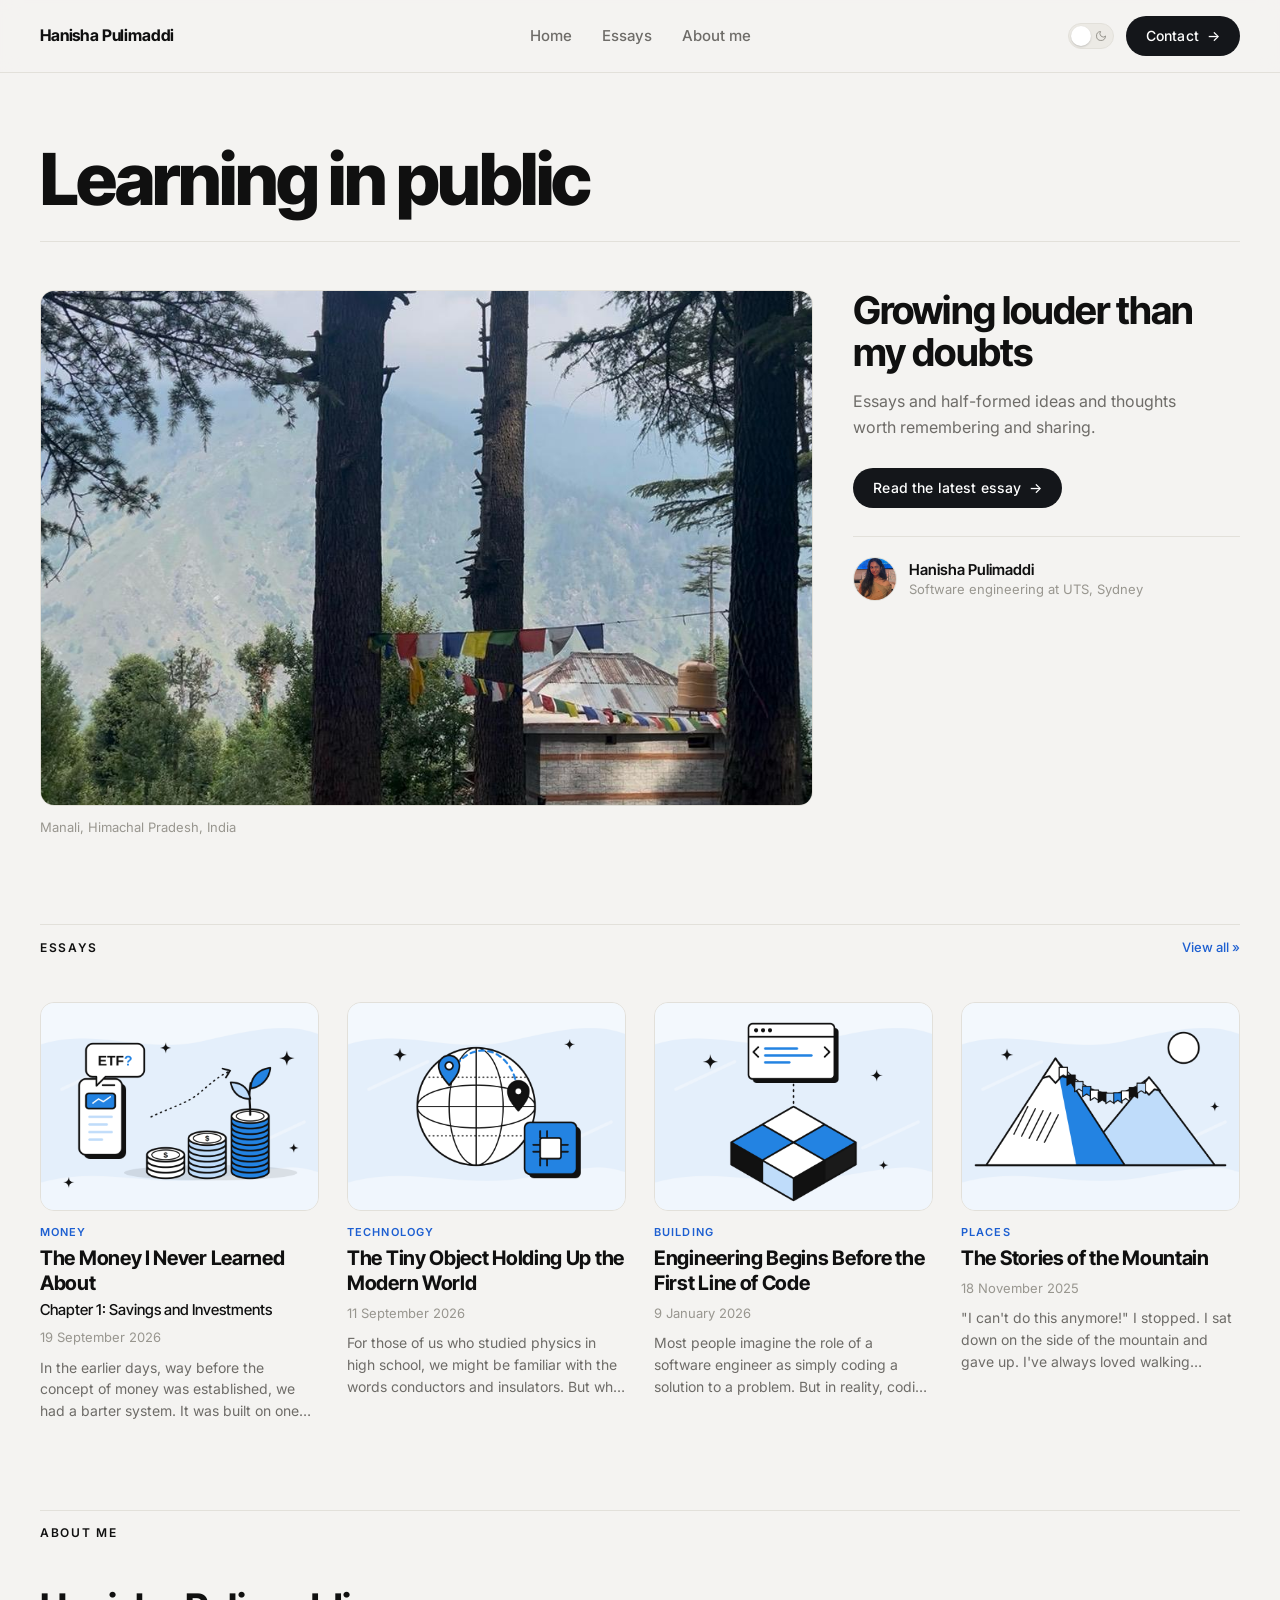
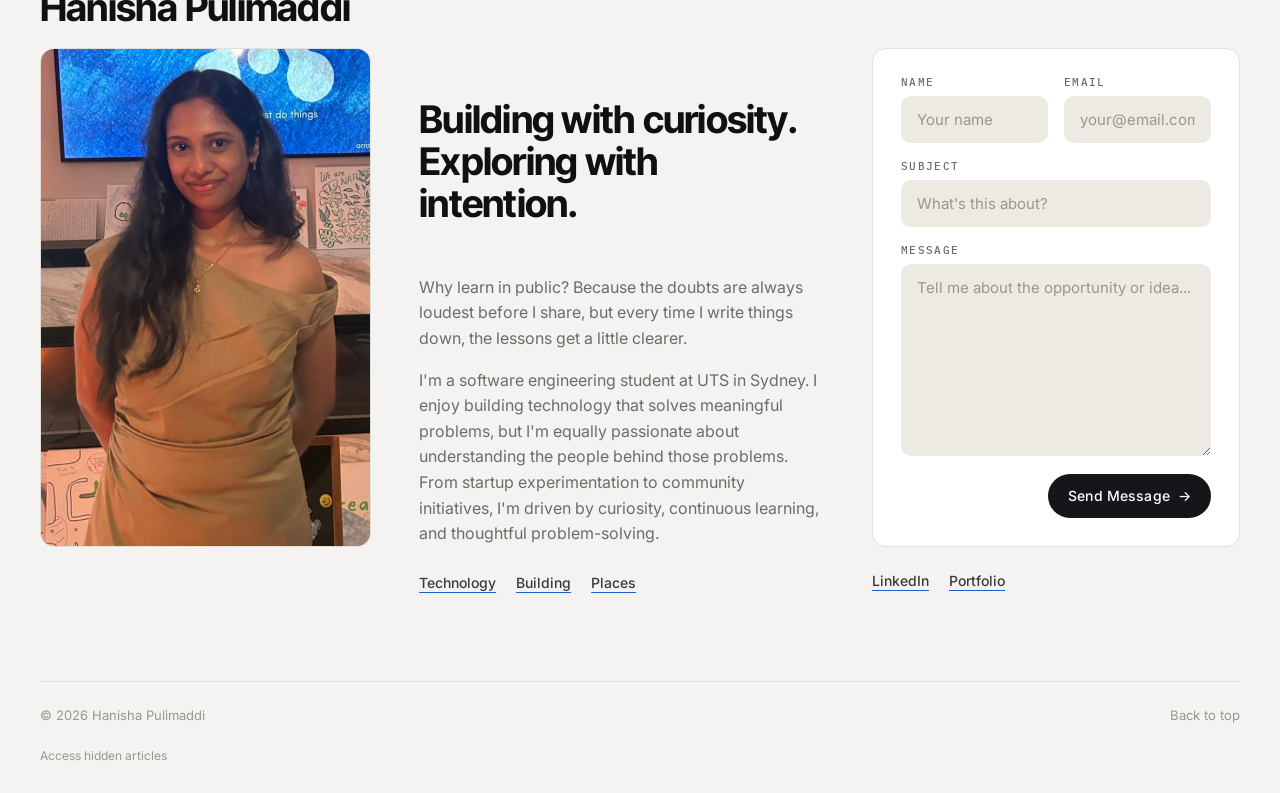
==== commit 4adfed68: "Add passphrase-protected hidden articles A separate page, linked in small type in the footer, for wr" ====
--- a/index.html
+++ b/index.html
@@ -179,6 +179,7 @@
       <p>© 2026 Hanisha Pulimaddi</p>
       <a href="#top">Back to top</a>
     </div>
+    <p class="footer__hidden"><a href="hidden.html">Access hidden articles</a></p>
   </footer>
 
   <script src="main.js"></script>
--- a/styles.css
+++ b/styles.css
@@ -988,6 +988,87 @@
 
 .footer a:hover { color: var(--ink); }
 
+.footer__hidden {
+  padding-bottom: 28px;
+  font-size: 12px;
+  line-height: 1.4;
+  color: var(--faint);
+}
+
+.footer__hidden a {
+  color: var(--faint);
+  text-decoration: none;
+}
+
+.footer__hidden a:hover { color: var(--ink); }
+
+/* ==========================================================================
+   Hidden articles (hidden.html)
+   ========================================================================== */
+
+.gate {
+  max-width: 560px;
+  margin: 0 auto;
+  padding-top: 72px;
+}
+
+.gate__title {
+  font-family: var(--font-display);
+  font-size: clamp(32px, 4vw, 44px);
+  font-weight: 800;
+  line-height: 1.05;
+  letter-spacing: -0.03em;
+  color: var(--ink);
+}
+
+.gate__lead {
+  margin-top: 12px;
+  font-size: 16px;
+  line-height: 1.65;
+  color: var(--muted);
+}
+
+.gate__form {
+  display: flex;
+  flex-direction: column;
+  gap: 20px;
+  margin-top: 28px;
+}
+
+.gate__form--inline { margin-top: 32px; }
+
+.hidden-list-view { margin-top: 24px; }
+
+/* The hidden cards are buttons, so they need the button reset; everything
+   else comes from the public .card styles. */
+.grid button.card__link {
+  width: 100%;
+  padding: 0;
+  border: 0;
+  background: none;
+  font: inherit;
+  text-align: left;
+  cursor: pointer;
+}
+
+.hidden-empty {
+  padding: 24px 0;
+  font-size: 15px;
+  color: var(--muted);
+}
+
+/* Back links on the hidden page are buttons, not anchors. */
+button.essay__back,
+.essay__foot button.btn {
+  border: 0;
+  font-family: inherit;
+  cursor: pointer;
+}
+
+button.essay__back { background: none; padding: 0; }
+
+.essay__foot button.btn { background: var(--chip); border: 1px solid var(--hairline); }
+
 /* ==========================================================================
    Reduced motion
    ========================================================================== */
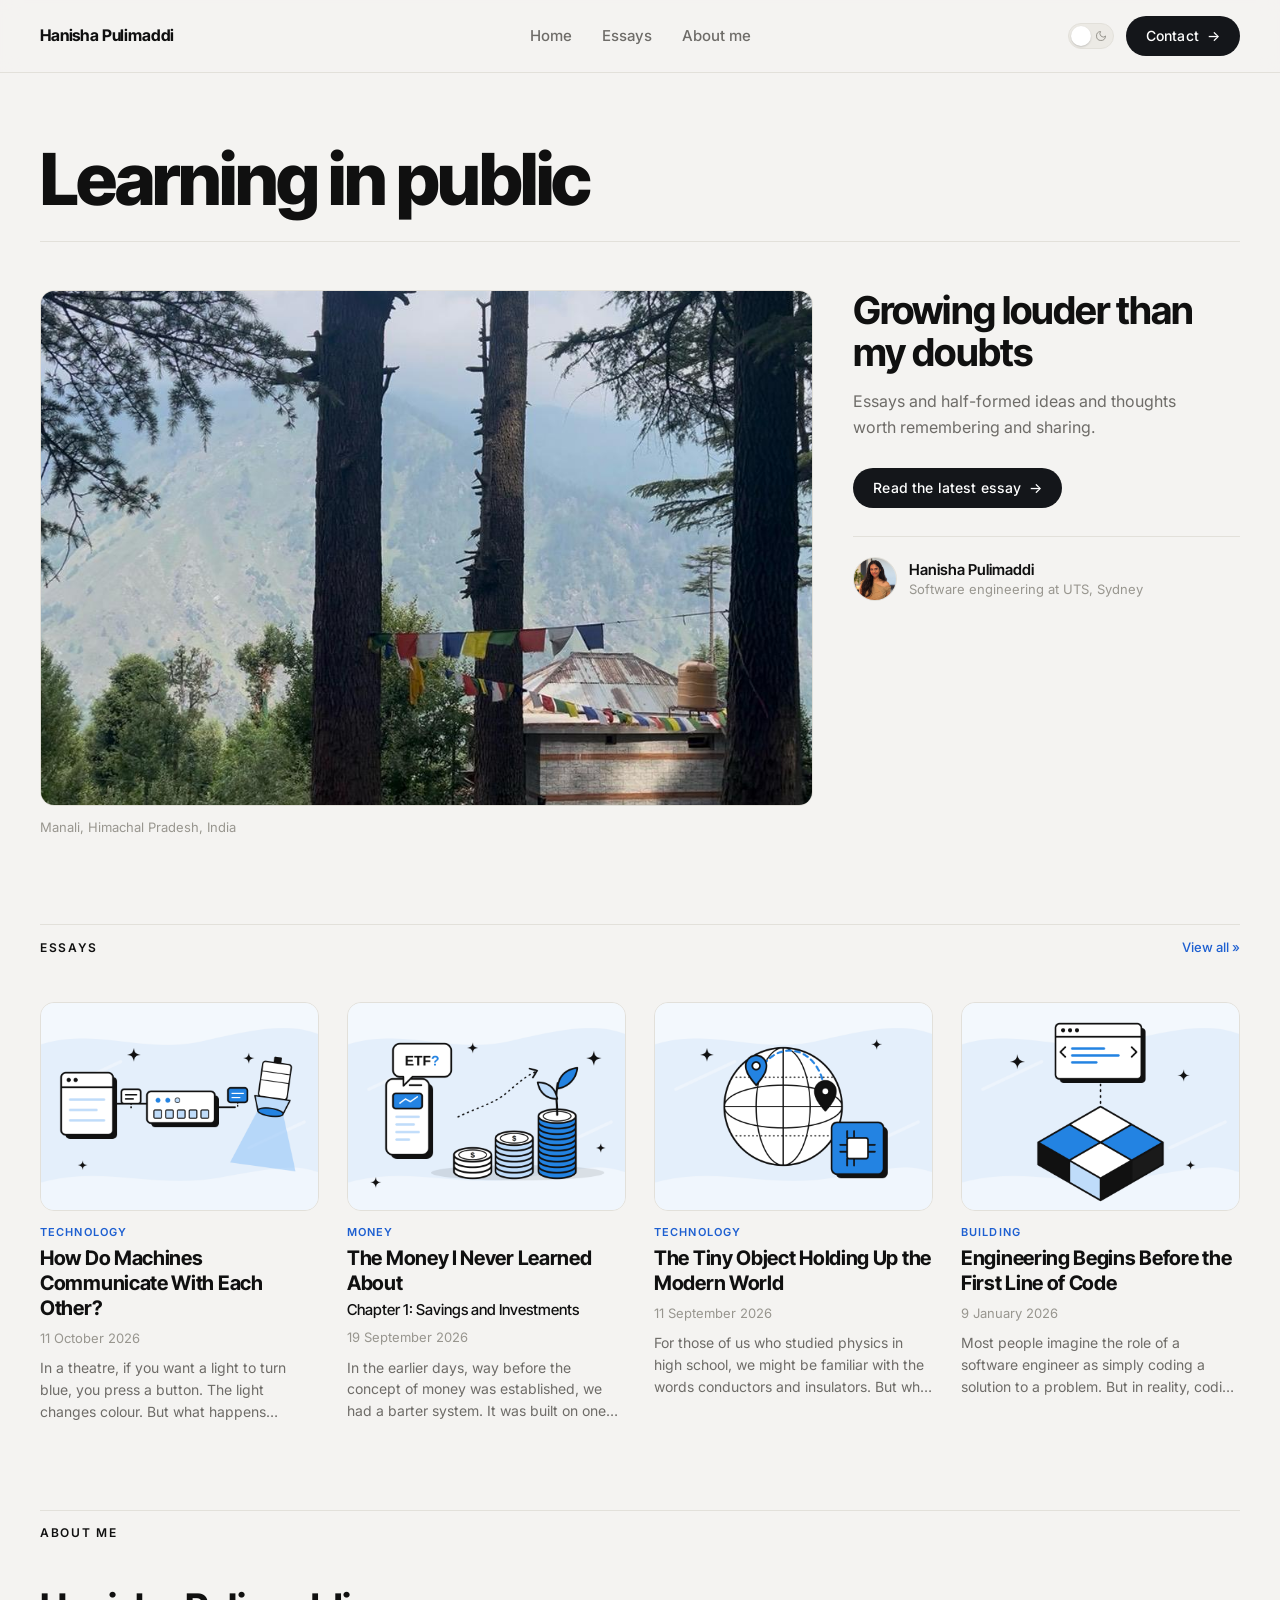
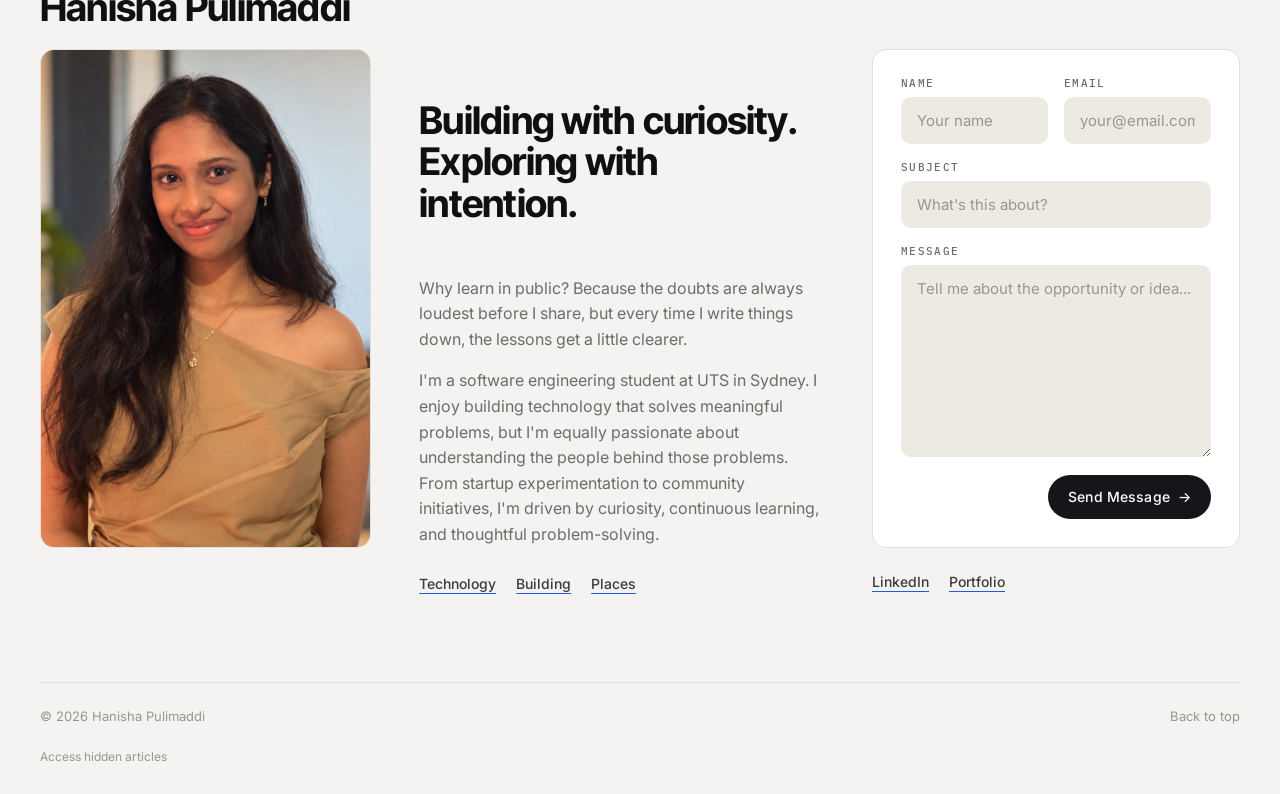
==== commit aa3a6a3a: "Replace the profile picture with the new photo The pages still pointed at the removed ProfilePicture" ====
--- a/index.html
+++ b/index.html
@@ -58,7 +58,7 @@
           <h1 class="essay__title" id="essay-title"></h1>
           <p class="essay__subtitle" id="essay-subtitle" hidden></p>
           <div class="byline">
-            <span class="avatar avatar--lg" aria-hidden="true"><img src="Images/ProfilePicture.jpeg" width="608" height="1000" alt="" /></span>
+            <span class="avatar avatar--lg" aria-hidden="true"><img src="Images/ProfilePicture.png" width="1203" height="1308" alt="" /></span>
             <div>
               <a class="byline__name" href="#about">Hanisha Pulimaddi</a>
               <p class="byline__meta"><time id="essay-date"></time> · <span id="essay-read"></span></p>
@@ -93,7 +93,7 @@
           <a class="btn btn--primary featured__cta" id="latest-link" href="#essays">Read the latest essay <span aria-hidden="true">→</span></a>
           <hr class="rule featured__rule" />
           <div class="author">
-            <span class="avatar" aria-hidden="true"><img src="Images/ProfilePicture.jpeg" width="608" height="1000" alt="" /></span>
+            <span class="avatar" aria-hidden="true"><img src="Images/ProfilePicture.png" width="1203" height="1308" alt="" /></span>
             <div>
               <p class="author__name">Hanisha Pulimaddi</p>
               <p class="author__role">Software engineering at UTS, Sydney</p>
@@ -120,7 +120,7 @@
         <div class="about">
           <h3 class="about__heading">Hanisha Pulimaddi</h3>
           <div class="about__photo">
-            <img class="photo" src="Images/ProfilePicture.jpeg" width="608" height="1000" alt="Hanisha Pulimaddi" loading="lazy" />
+            <img class="photo" src="Images/ProfilePicture.png" width="1203" height="1308" alt="Hanisha Pulimaddi" loading="lazy" />
           </div>
 
           <div class="about__text">
--- a/styles.css
+++ b/styles.css
@@ -15,6 +15,8 @@
   --btn: #14161A;
   --btn-ink: #FFFFFF;
   --field: #EDEAE3;
+  --good: #1E7B3C;
+  --bad: #B42318;
 
   --font-display: "Inter Tight", "Helvetica Neue", Arial, sans-serif;
   --font-body: "Inter", "Helvetica Neue", Arial, sans-serif;
@@ -45,6 +47,8 @@
     --btn: #F2F1EE;
     --btn-ink: #14161A;
     --field: #202020;
+    --good: #5FD08A;
+    --bad: #FF8B7E;
     color-scheme: dark;
   }
 }
@@ -62,6 +66,8 @@
   --btn: #F2F1EE;
   --btn-ink: #14161A;
   --field: #202020;
+  --good: #5FD08A;
+  --bad: #FF8B7E;
   color-scheme: dark;
 }
 
@@ -78,6 +84,8 @@
   --btn: #14161A;
   --btn-ink: #FFFFFF;
   --field: #EDEAE3;
+  --good: #1E7B3C;
+  --bad: #B42318;
   color-scheme: light;
 }
 
@@ -957,6 +965,254 @@
 
 .essay__refs li + li { margin-top: 10px; }
 
+.essay__refs a {
+  color: var(--ink-2);
+  text-decoration: underline 1px var(--accent);
+  text-underline-offset: 3px;
+}
+
+.essay__refs a:hover { color: var(--ink); }
+
+/* "So the pattern is: A > B > C" statements that recur through an essay */
+.essay__body .essay__flow {
+  margin: 1.75em 0;
+  padding: 12px 16px;
+  background: var(--chip);
+  border-left: 2px solid var(--accent);
+  border-radius: 0 var(--r-input) var(--r-input) 0;
+  font-family: var(--font-mono);
+  font-size: 13px;
+  line-height: 1.7;
+  color: var(--ink);
+}
+
+.essay__flow-label {
+  display: block;
+  margin-bottom: 2px;
+  color: var(--muted);
+}
+
+.essay__flow-arrow { color: var(--accent); }
+
+/* Quiz */
+.quiz {
+  margin-top: 48px;
+  padding-top: 28px;
+  border-top: 1px solid var(--hairline);
+}
+
+.quiz [hidden] { display: none; }
+
+.quiz__title {
+  font-family: var(--font-display);
+  font-size: clamp(24px, 3vw, 30px);
+  font-weight: 700;
+  line-height: 1.15;
+  letter-spacing: -0.02em;
+  color: var(--ink);
+}
+
+/* Focus lands here on "Retry quiz"; it isn't interactive. */
+.quiz__title:focus { outline: none; }
+
+.essay__body .quiz__intro { margin-top: 12px; }
+
+.quiz__list {
+  display: grid;
+  gap: 20px;
+  margin: 28px 0 0;
+  padding: 0;
+  list-style: none;
+}
+
+.quiz__question { min-width: 0; }
+
+.quiz__num {
+  display: block;
+  font-family: var(--font-mono);
+  font-size: 11px;
+  font-weight: 500;
+  line-height: 1;
+  letter-spacing: 0.12em;
+  text-transform: uppercase;
+  color: var(--muted);
+}
+
+.quiz__heading {
+  margin: 10px 0 0;
+  font-family: var(--font-display);
+  font-size: 20px;
+  font-weight: 700;
+  line-height: 1.25;
+  letter-spacing: -0.015em;
+  color: var(--ink);
+}
+
+.essay__body .quiz__scenario {
+  margin-top: 8px;
+  font-size: 16px;
+  line-height: 1.65;
+}
+
+.quiz__fieldset {
+  min-width: 0;
+  margin: 18px 0 0;
+  padding: 0;
+  border: 0;
+}
+
+.quiz__prompt {
+  padding: 0;
+  font-size: 16px;
+  font-weight: 600;
+  line-height: 1.5;
+  color: var(--ink);
+}
+
+.quiz__options {
+  display: grid;
+  gap: 10px;
+  margin-top: 12px;
+}
+
+.quiz__option {
+  display: grid;
+  grid-template-columns: auto auto minmax(0, 1fr);
+  align-items: start;
+  column-gap: 10px;
+  min-height: 48px;
+  padding: 12px 14px;
+  background: var(--bg);
+  border: 1px solid var(--hairline);
+  border-radius: var(--r-input);
+  font-size: 15px;
+  line-height: 1.5;
+  color: var(--ink-2);
+  cursor: pointer;
+  transition: border-color var(--fade), background-color var(--fade);
+}
+
+.quiz__option input {
+  width: 18px;
+  height: 18px;
+  margin: 2px 0 0;
+  accent-color: var(--accent);
+  cursor: inherit;
+}
+
+.quiz__letter {
+  font-family: var(--font-mono);
+  font-weight: 500;
+  color: var(--ink);
+}
+
+.quiz__tag {
+  grid-column: 3;
+  margin-top: 6px;
+  font-family: var(--font-mono);
+  font-size: 11px;
+  font-weight: 500;
+  line-height: 1.3;
+  letter-spacing: 0.08em;
+  text-transform: uppercase;
+}
+
+.quiz__option:hover { border-color: var(--faint); }
+
+.quiz__option:has(input:checked) {
+  background: var(--chip);
+  border-color: var(--accent);
+  color: var(--ink);
+}
+
+/* The whole option shows focus, so the radio's own ring isn't needed. */
+@supports selector(:has(*)) {
+  .quiz__option input:focus-visible { outline: none; }
+  .quiz__option:has(input:focus-visible) {
+    outline: 2px solid var(--accent);
+    outline-offset: 2px;
+  }
+}
+
+.quiz__fieldset:disabled .quiz__option { cursor: default; }
+.quiz__fieldset:disabled .quiz__option:hover { border-color: var(--hairline); }
+
+.quiz .quiz__option.is-correct {
+  background: color-mix(in srgb, var(--good) 10%, var(--surface));
+  border-color: var(--good);
+}
+
+.quiz .quiz__option.is-incorrect {
+  background: color-mix(in srgb, var(--bad) 8%, var(--surface));
+  border-color: var(--bad);
+}
+
+.quiz__option.is-correct .quiz__tag { color: var(--good); }
+.quiz__option.is-incorrect .quiz__tag { color: var(--bad); }
+
+.essay__body .quiz__error {
+  font-size: 14px;
+  line-height: 1.5;
+  color: var(--bad);
+}
+
+.essay__body .quiz__error:not(:empty) { margin-top: 12px; }
+
+.quiz__feedback {
+  margin-top: 16px;
+  padding: 14px 16px;
+  background: var(--chip);
+  border-left: 3px solid var(--hairline);
+  border-radius: 0 var(--r-input) var(--r-input) 0;
+}
+
+.quiz__feedback:empty { display: none; }
+
+/* Focus is moved here after checking so it is read out; it isn't interactive. */
+.quiz__feedback:focus { outline: none; }
+
+.quiz__feedback.is-correct { border-left-color: var(--good); }
+.quiz__feedback.is-incorrect { border-left-color: var(--bad); }
+
+.essay__body .quiz__feedback p {
+  font-size: 15px;
+  line-height: 1.6;
+}
+
+.essay__body .quiz__feedback p + p { margin-top: 6px; }
+
+.essay__body .quiz__feedback .quiz__verdict {
+  font-weight: 600;
+  color: var(--ink);
+}
+
+.quiz__feedback.is-correct .quiz__verdict span { color: var(--good); }
+.quiz__feedback.is-incorrect .quiz__verdict span { color: var(--bad); }
+
+.quiz__actions {
+  display: flex;
+  flex-wrap: wrap;
+  gap: 12px;
+  margin-top: 18px;
+}
+
+.quiz__summary {
+  display: flex;
+  flex-wrap: wrap;
+  align-items: center;
+  justify-content: space-between;
+  gap: 12px 20px;
+  margin-top: 20px;
+}
+
+.essay__body .quiz__score {
+  font-family: var(--font-display);
+  font-size: 18px;
+  font-weight: 600;
+  line-height: 1.3;
+  color: var(--ink);
+}
+
 .essay__foot { margin-top: 56px; }
 
 @media (min-width: 720px) {
